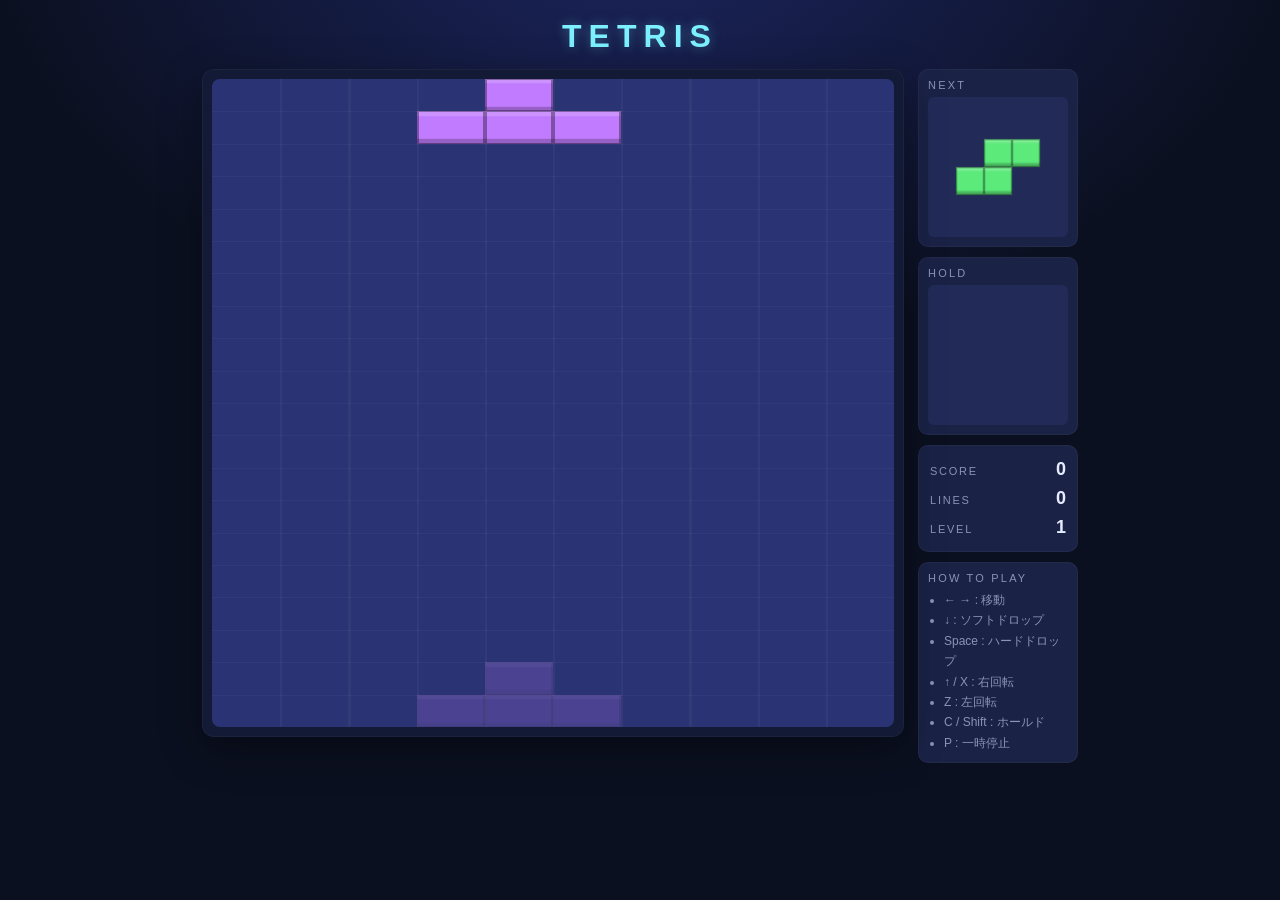
==== index.html @ b86e0d65 "Add Tetris game implementation HTML5 Canvas + Vanilla JavaScript implementation with: - 10x20 playfi" ====
<!DOCTYPE html>
<html lang="ja">
<head>
  <meta charset="UTF-8" />
  <meta name="viewport" content="width=device-width, initial-scale=1.0, user-scalable=no" />
  <meta name="theme-color" content="#0b1020" />
  <title>Tetris</title>
  <link rel="stylesheet" href="src/style.css" />
</head>
<body>
  <div class="app">
    <header class="topbar">
      <h1>TETRIS</h1>
    </header>

    <main class="stage">
      <section class="board-wrap">
        <canvas id="board" width="300" height="600" aria-label="tetris board"></canvas>
        <div id="overlay" class="overlay hidden">
          <div class="overlay-inner">
            <div id="overlayTitle" class="overlay-title">GAME OVER</div>
            <div id="overlaySub" class="overlay-sub">Press ENTER / タップで再スタート</div>
          </div>
        </div>
      </section>

      <aside class="side">
        <div class="panel">
          <div class="panel-title">NEXT</div>
          <canvas id="next" width="120" height="120"></canvas>
        </div>
        <div class="panel">
          <div class="panel-title">HOLD</div>
          <canvas id="hold" width="120" height="120"></canvas>
        </div>
        <div class="panel stats">
          <div class="row"><span>SCORE</span><span id="score">0</span></div>
          <div class="row"><span>LINES</span><span id="lines">0</span></div>
          <div class="row"><span>LEVEL</span><span id="level">1</span></div>
        </div>
        <div class="panel help">
          <div class="panel-title">HOW TO PLAY</div>
          <ul>
            <li>← → : 移動</li>
            <li>↓ : ソフトドロップ</li>
            <li>Space : ハードドロップ</li>
            <li>↑ / X : 右回転</li>
            <li>Z : 左回転</li>
            <li>C / Shift : ホールド</li>
            <li>P : 一時停止</li>
          </ul>
        </div>
      </aside>
    </main>

    <nav class="touchpad" aria-label="touch controls">
      <button class="tbtn" data-act="left">◀</button>
      <button class="tbtn" data-act="rotate">⟳</button>
      <button class="tbtn" data-act="right">▶</button>
      <button class="tbtn" data-act="hold">HOLD</button>
      <button class="tbtn" data-act="down">▼</button>
      <button class="tbtn drop" data-act="drop">DROP</button>
    </nav>
  </div>

  <script src="src/tetris.js"></script>
</body>
</html>
---- src/style.css ----
:root {
  --bg: #0b1020;
  --bg-2: #131a35;
  --panel: #1a2246;
  --panel-2: #222b58;
  --text: #e6ecff;
  --muted: #8b93b8;
  --accent: #7cf0ff;
  --grid: #1e2650;
  --grid-line: #2a3373;
}

* { box-sizing: border-box; }

html, body {
  margin: 0;
  padding: 0;
  background: radial-gradient(1200px 800px at 50% -10%, #1c2560 0%, var(--bg) 55%) fixed;
  color: var(--text);
  font-family: -apple-system, BlinkMacSystemFont, "Segoe UI", Roboto,
               "Helvetica Neue", Arial, "Noto Sans JP", sans-serif;
  -webkit-tap-highlight-color: transparent;
  user-select: none;
  min-height: 100dvh;
}

.app {
  max-width: 900px;
  margin: 0 auto;
  padding: 12px 12px 24px;
  display: flex;
  flex-direction: column;
  gap: 14px;
}

.topbar {
  display: flex;
  align-items: center;
  justify-content: center;
}
.topbar h1 {
  margin: 6px 0 0;
  font-size: clamp(22px, 4vw, 32px);
  letter-spacing: .22em;
  color: var(--accent);
  text-shadow: 0 0 12px rgba(124, 240, 255, .35);
}

.stage {
  display: grid;
  grid-template-columns: minmax(0, 1fr) 160px;
  gap: 14px;
  align-items: start;
}
@media (max-width: 640px) {
  .stage { grid-template-columns: minmax(0, 1fr) 120px; gap: 8px; }
}

.board-wrap {
  position: relative;
  background: var(--bg-2);
  border-radius: 12px;
  padding: 10px;
  box-shadow: 0 12px 40px rgba(0, 0, 0, .35), inset 0 0 0 1px rgba(255,255,255,.04);
  display: flex;
  justify-content: center;
}
#board {
  width: 100%;
  height: auto;
  max-height: 72dvh;
  aspect-ratio: 1 / 2;
  display: block;
  background: var(--grid);
  border-radius: 8px;
  image-rendering: pixelated;
}

.overlay {
  position: absolute;
  inset: 10px;
  background: rgba(6, 10, 30, .75);
  backdrop-filter: blur(4px);
  border-radius: 8px;
  display: flex;
  align-items: center;
  justify-content: center;
  z-index: 2;
}
.overlay.hidden { display: none; }
.overlay-inner { text-align: center; padding: 20px; }
.overlay-title {
  font-size: clamp(24px, 5vw, 40px);
  letter-spacing: .18em;
  color: var(--accent);
  margin-bottom: 8px;
  text-shadow: 0 0 12px rgba(124, 240, 255, .4);
}
.overlay-sub { color: var(--muted); font-size: 14px; }

.side { display: flex; flex-direction: column; gap: 10px; }
.panel {
  background: var(--panel);
  border-radius: 10px;
  padding: 10px;
  box-shadow: inset 0 0 0 1px rgba(255,255,255,.04);
}
.panel-title {
  font-size: 11px;
  letter-spacing: .2em;
  color: var(--muted);
  margin-bottom: 6px;
}
#next, #hold {
  width: 100%;
  height: auto;
  aspect-ratio: 1 / 1;
  display: block;
  background: var(--panel-2);
  border-radius: 6px;
}
.stats .row {
  display: flex;
  justify-content: space-between;
  align-items: baseline;
  padding: 4px 2px;
  font-variant-numeric: tabular-nums;
}
.stats .row span:first-child {
  color: var(--muted);
  font-size: 11px;
  letter-spacing: .16em;
}
.stats .row span:last-child { font-size: 18px; font-weight: 700; }

.help ul {
  margin: 0;
  padding-left: 16px;
  color: var(--muted);
  font-size: 12px;
  line-height: 1.7;
}
@media (max-width: 640px) {
  .help { display: none; }
}

.touchpad {
  display: none;
  grid-template-columns: repeat(3, 1fr);
  gap: 8px;
}
.tbtn {
  appearance: none;
  border: 0;
  color: var(--text);
  background: var(--panel);
  padding: 14px 0;
  font-size: 18px;
  border-radius: 10px;
  box-shadow: inset 0 0 0 1px rgba(255,255,255,.04);
  cursor: pointer;
  touch-action: manipulation;
}
.tbtn:active { background: var(--panel-2); transform: translateY(1px); }
.tbtn.drop { grid-column: span 3; background: linear-gradient(180deg, #2a3aa8, #1b2478); }

@media (hover: none) and (pointer: coarse) {
  .touchpad { display: grid; }
}
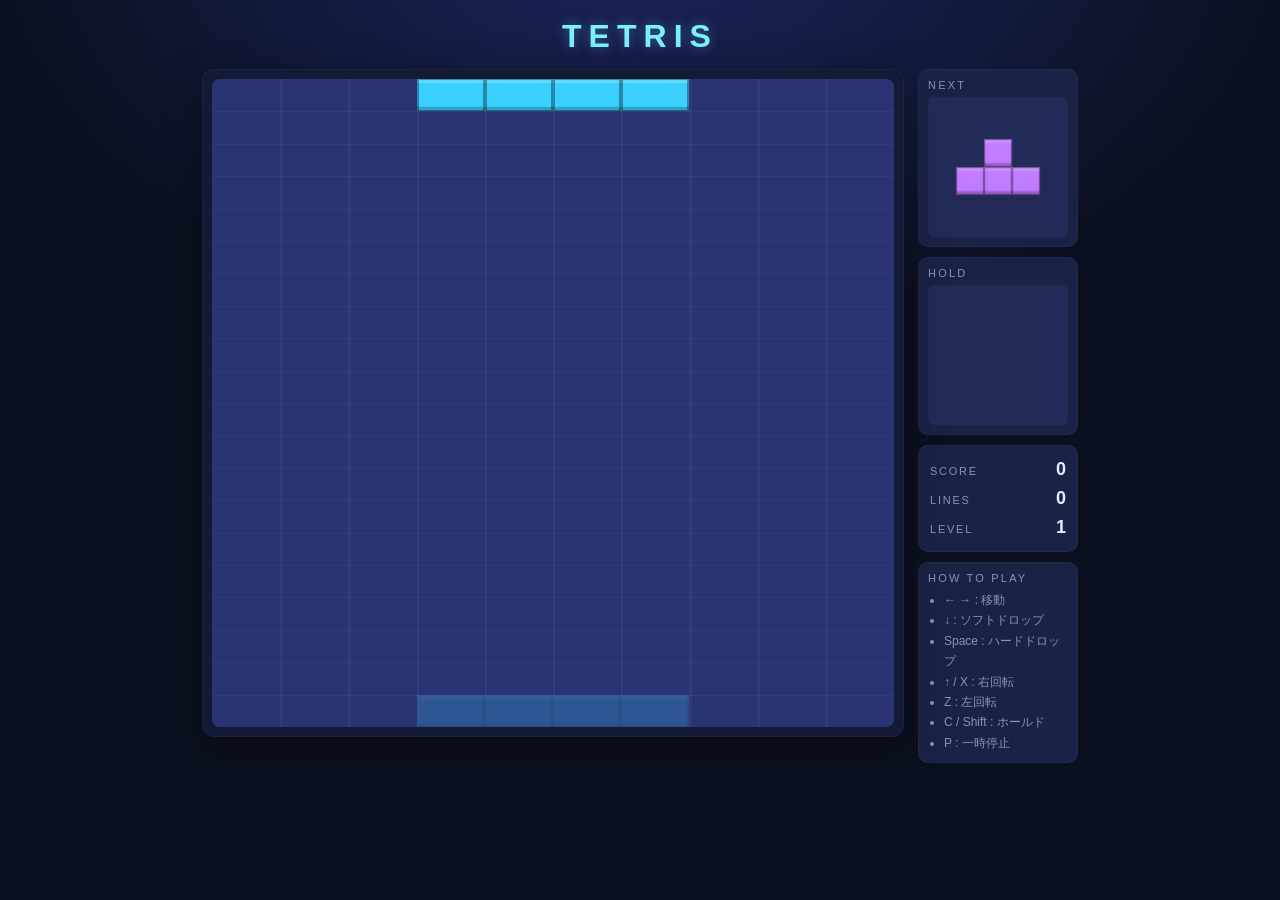
==== commit a66b04e2: "Add inline SVG favicon to avoid 404 noise Co-Authored-By: Claude Opus 4.7 <noreply@anthropic.com> Cl" ====
--- a/index.html
+++ b/index.html
@@ -5,6 +5,7 @@
   <meta name="viewport" content="width=device-width, initial-scale=1.0, user-scalable=no" />
   <meta name="theme-color" content="#0b1020" />
   <title>Tetris</title>
+  <link rel="icon" href="data:image/svg+xml,%3Csvg xmlns='http://www.w3.org/2000/svg' viewBox='0 0 32 32'%3E%3Crect width='32' height='32' rx='6' fill='%230b1020'/%3E%3Cg fill='%237cf0ff'%3E%3Crect x='6' y='6' width='8' height='8'/%3E%3Crect x='14' y='6' width='8' height='8'/%3E%3Crect x='14' y='14' width='8' height='8'/%3E%3Crect x='14' y='22' width='8' height='4'/%3E%3C/g%3E%3C/svg%3E" />
   <link rel="stylesheet" href="src/style.css" />
 </head>
 <body>
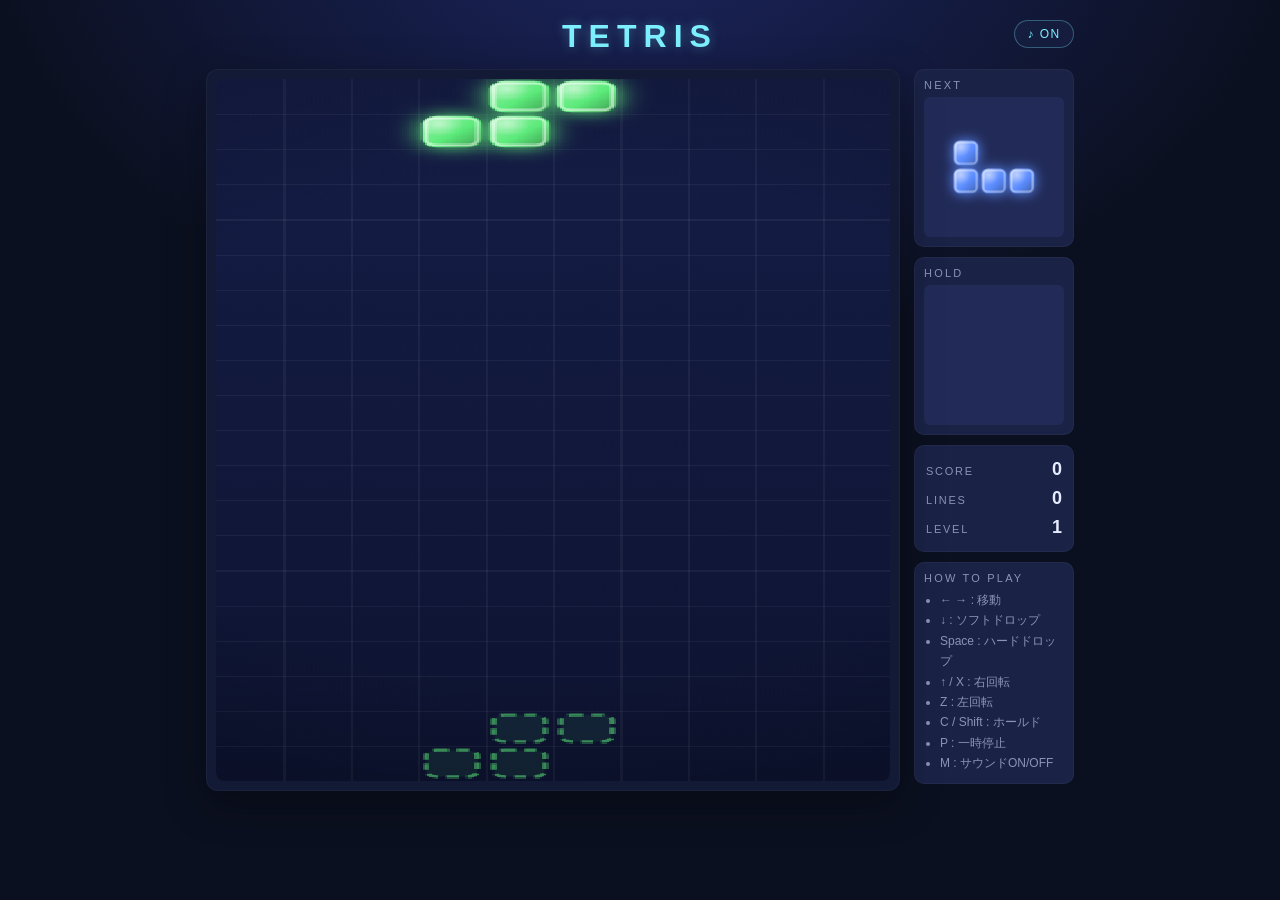
==== commit f51deec5: "Add procedural sound FX and responsive layout Sound (Web Audio API, no assets): - Distinct tones for" ====
--- a/index.html
+++ b/index.html
@@ -12,6 +12,7 @@
   <div class="app">
     <header class="topbar">
       <h1>TETRIS</h1>
+      <button id="soundBtn" class="sound-btn" type="button" aria-pressed="false" title="M でサウンド切替">♪ ON</button>
     </header>
 
     <main class="stage">
@@ -49,6 +50,7 @@
             <li>Z : 左回転</li>
             <li>C / Shift : ホールド</li>
             <li>P : 一時停止</li>
+            <li>M : サウンドON/OFF</li>
           </ul>
         </div>
       </aside>
--- a/src/style.css
+++ b/src/style.css
@@ -7,7 +7,6 @@
   --muted: #8b93b8;
   --accent: #7cf0ff;
   --grid: #1e2650;
-  --grid-line: #2a3373;
 }
 
 * { box-sizing: border-box; }
@@ -22,38 +21,56 @@
   -webkit-tap-highlight-color: transparent;
   user-select: none;
   min-height: 100dvh;
+  overflow-x: hidden;
 }
 
 .app {
   max-width: 900px;
   margin: 0 auto;
-  padding: 12px 12px 24px;
+  padding: 12px clamp(8px, 2vw, 16px) 24px;
   display: flex;
   flex-direction: column;
   gap: 14px;
 }
 
 .topbar {
+  position: relative;
   display: flex;
   align-items: center;
   justify-content: center;
+  min-height: 36px;
 }
 .topbar h1 {
   margin: 6px 0 0;
-  font-size: clamp(22px, 4vw, 32px);
+  font-size: clamp(20px, 4vw, 32px);
   letter-spacing: .22em;
   color: var(--accent);
   text-shadow: 0 0 12px rgba(124, 240, 255, .35);
 }
+.sound-btn {
+  position: absolute;
+  right: 0; top: 50%;
+  transform: translateY(-50%);
+  appearance: none;
+  border: 1px solid rgba(124, 240, 255, .3);
+  background: rgba(26, 34, 70, .6);
+  color: var(--accent);
+  padding: 6px 10px;
+  font-size: 12px;
+  letter-spacing: .12em;
+  border-radius: 999px;
+  cursor: pointer;
+  min-width: 60px;
+  font-family: inherit;
+}
+.sound-btn:hover, .sound-btn:focus-visible { background: rgba(26, 34, 70, .9); outline: none; }
+.sound-btn[aria-pressed="true"] { color: var(--muted); border-color: rgba(139, 147, 184, .3); }
 
 .stage {
   display: grid;
   grid-template-columns: minmax(0, 1fr) 160px;
   gap: 14px;
   align-items: start;
-}
-@media (max-width: 640px) {
-  .stage { grid-template-columns: minmax(0, 1fr) 120px; gap: 8px; }
 }
 
 .board-wrap {
@@ -68,7 +85,7 @@
 #board {
   width: 100%;
   height: auto;
-  max-height: 72dvh;
+  max-height: 78dvh;
   aspect-ratio: 1 / 2;
   display: block;
   background: var(--grid);
@@ -98,12 +115,13 @@
 }
 .overlay-sub { color: var(--muted); font-size: 14px; }
 
-.side { display: flex; flex-direction: column; gap: 10px; }
+.side { display: flex; flex-direction: column; gap: 10px; min-width: 0; }
 .panel {
   background: var(--panel);
   border-radius: 10px;
   padding: 10px;
   box-shadow: inset 0 0 0 1px rgba(255,255,255,.04);
+  min-width: 0;
 }
 .panel-title {
   font-size: 11px;
@@ -139,9 +157,6 @@
   color: var(--muted);
   font-size: 12px;
   line-height: 1.7;
-}
-@media (max-width: 640px) {
-  .help { display: none; }
 }
 
 .touchpad {
@@ -160,10 +175,53 @@
   box-shadow: inset 0 0 0 1px rgba(255,255,255,.04);
   cursor: pointer;
   touch-action: manipulation;
+  font-family: inherit;
 }
 .tbtn:active { background: var(--panel-2); transform: translateY(1px); }
 .tbtn.drop { grid-column: span 3; background: linear-gradient(180deg, #2a3aa8, #1b2478); }
 
+/* Tablets / small landscape */
+@media (max-width: 720px) {
+  .stage { grid-template-columns: minmax(0, 1fr) 132px; gap: 10px; }
+  .help { display: none; }
+}
+
+/* Phones (portrait) — stack panels under the board */
+@media (max-width: 520px) {
+  .app { gap: 10px; padding-top: 10px; }
+  .stage {
+    grid-template-columns: minmax(0, 1fr);
+    grid-template-rows: auto auto;
+  }
+  #board { max-height: 62dvh; }
+  .side {
+    display: grid;
+    grid-template-columns: 1fr 1fr 1.2fr;
+    gap: 8px;
+  }
+  .panel { padding: 8px; }
+  #next, #hold { max-height: 96px; }
+  .stats .row { padding: 2px 2px; }
+  .stats .row span:last-child { font-size: 16px; }
+}
+
+/* Very small */
+@media (max-width: 360px) {
+  .side { grid-template-columns: 1fr 1fr; }
+  .side .stats { grid-column: span 2; }
+}
+
+/* Landscape phone: keep side panel on the right, shrink board height */
+@media (max-height: 520px) and (orientation: landscape) {
+  .app { padding: 8px 12px; gap: 8px; }
+  .stage { grid-template-columns: minmax(0, 1fr) 140px; grid-template-rows: 1fr; }
+  #board { max-height: 92dvh; }
+  .help { display: none; }
+  .touchpad { grid-column: span 2; grid-template-columns: repeat(6, 1fr); }
+  .tbtn.drop { grid-column: span 1; }
+}
+
+/* Touch devices — always show touchpad */
 @media (hover: none) and (pointer: coarse) {
   .touchpad { display: grid; }
 }
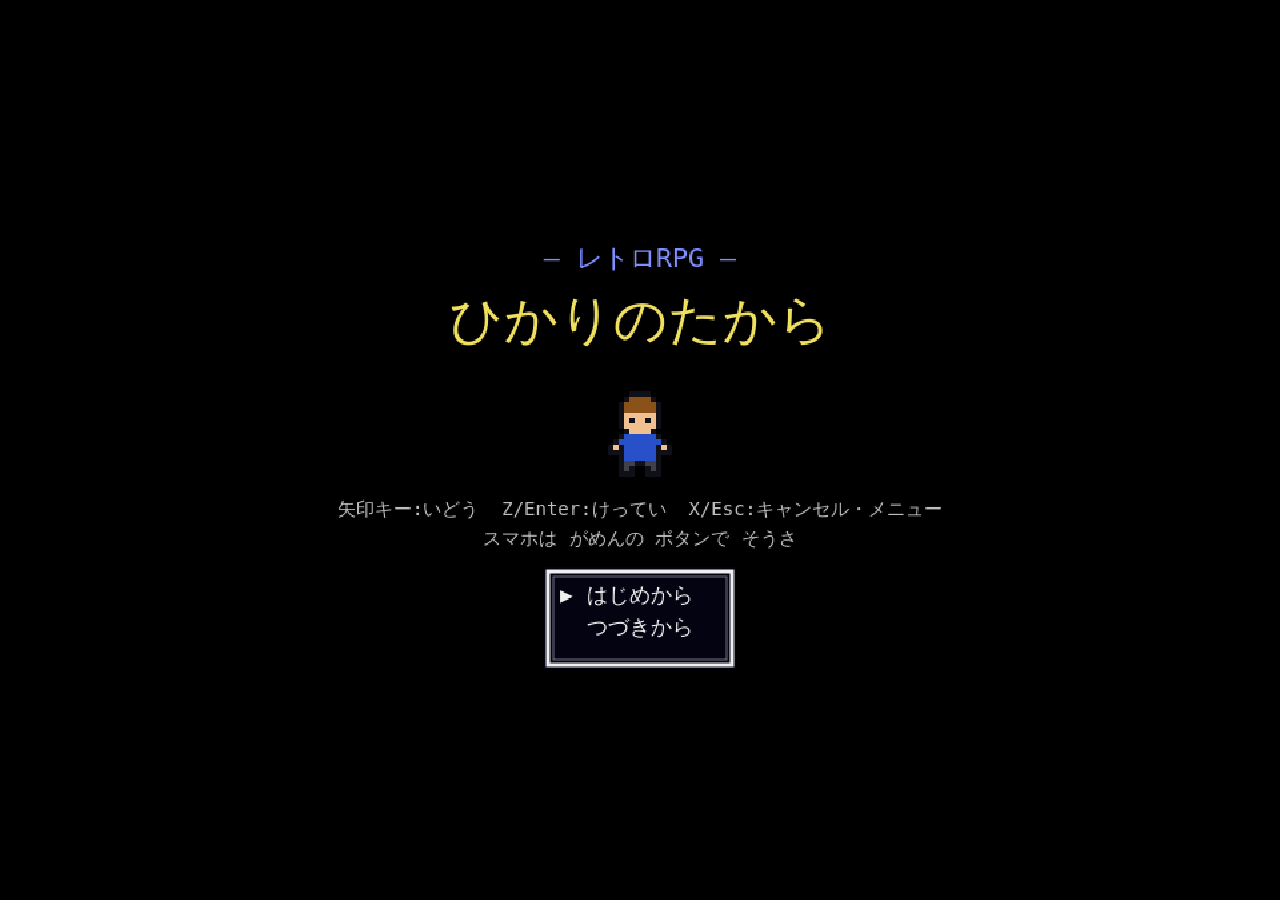
==== commit ed8e7c18: "Add browser-based Dragon Quest-style turn-based RPG "Hikari no Takara" HTML5 Canvas + Vanilla JS, no" ====
--- a/index.html
+++ b/index.html
@@ -1,71 +1,76 @@
 <!DOCTYPE html>
 <html lang="ja">
 <head>
-  <meta charset="UTF-8" />
-  <meta name="viewport" content="width=device-width, initial-scale=1.0, user-scalable=no" />
-  <meta name="theme-color" content="#0b1020" />
-  <title>Tetris</title>
-  <link rel="icon" href="data:image/svg+xml,%3Csvg xmlns='http://www.w3.org/2000/svg' viewBox='0 0 32 32'%3E%3Crect width='32' height='32' rx='6' fill='%230b1020'/%3E%3Cg fill='%237cf0ff'%3E%3Crect x='6' y='6' width='8' height='8'/%3E%3Crect x='14' y='6' width='8' height='8'/%3E%3Crect x='14' y='14' width='8' height='8'/%3E%3Crect x='14' y='22' width='8' height='4'/%3E%3C/g%3E%3C/svg%3E" />
-  <link rel="stylesheet" href="src/style.css" />
+<meta charset="UTF-8">
+<meta name="viewport" content="width=device-width, initial-scale=1.0, user-scalable=no">
+<title>ひかりのたから - レトロRPG</title>
+<style>
+  html,body{
+    margin:0; padding:0; background:#000; color:#fff;
+    font-family:'MS Gothic','Hiragino Kaku Gothic ProN',monospace;
+    -webkit-user-select:none; user-select:none;
+    touch-action:manipulation;
+  }
+  #wrap{
+    display:flex; flex-direction:column; align-items:center;
+    min-height:100vh; justify-content:center; gap:8px;
+  }
+  canvas{
+    background:#000;
+    image-rendering:pixelated;
+    image-rendering:crisp-edges;
+    width:min(100vw, 640px);
+    max-height:80vh;
+    aspect-ratio:480/448;
+    outline:none;
+  }
+  /* ---- タッチ操作パッド ---- */
+  #pad{
+    display:none;
+    width:min(100vw,640px);
+    justify-content:space-between; align-items:center;
+    padding:4px 12px 16px; box-sizing:border-box;
+  }
+  body.touch #pad{ display:flex; }
+  #dpad{
+    display:grid;
+    grid-template-columns:56px 56px 56px;
+    grid-template-rows:56px 56px 56px;
+  }
+  #pad button{
+    background:#222; color:#eee; border:2px solid #777; border-radius:8px;
+    font-size:20px; font-family:inherit;
+    touch-action:none;
+  }
+  #pad button:active{ background:#555; }
+  #dpad .sp{ visibility:hidden; }
+  #ab{ display:flex; gap:16px; }
+  #ab button{ width:64px; height:64px; border-radius:50%; font-size:22px; }
+</style>
 </head>
 <body>
-  <div class="app">
-    <header class="topbar">
-      <h1>TETRIS</h1>
-      <button id="soundBtn" class="sound-btn" type="button" aria-pressed="false" title="M でサウンド切替">♪ ON</button>
-    </header>
-
-    <main class="stage">
-      <section class="board-wrap">
-        <canvas id="board" width="300" height="600" aria-label="tetris board"></canvas>
-        <div id="overlay" class="overlay hidden">
-          <div class="overlay-inner">
-            <div id="overlayTitle" class="overlay-title">GAME OVER</div>
-            <div id="overlaySub" class="overlay-sub">Press ENTER / タップで再スタート</div>
-          </div>
-        </div>
-      </section>
-
-      <aside class="side">
-        <div class="panel">
-          <div class="panel-title">NEXT</div>
-          <canvas id="next" width="120" height="120"></canvas>
-        </div>
-        <div class="panel">
-          <div class="panel-title">HOLD</div>
-          <canvas id="hold" width="120" height="120"></canvas>
-        </div>
-        <div class="panel stats">
-          <div class="row"><span>SCORE</span><span id="score">0</span></div>
-          <div class="row"><span>LINES</span><span id="lines">0</span></div>
-          <div class="row"><span>LEVEL</span><span id="level">1</span></div>
-        </div>
-        <div class="panel help">
-          <div class="panel-title">HOW TO PLAY</div>
-          <ul>
-            <li>← → : 移動</li>
-            <li>↓ : ソフトドロップ</li>
-            <li>Space : ハードドロップ</li>
-            <li>↑ / X : 右回転</li>
-            <li>Z : 左回転</li>
-            <li>C / Shift : ホールド</li>
-            <li>P : 一時停止</li>
-            <li>M : サウンドON/OFF</li>
-          </ul>
-        </div>
-      </aside>
-    </main>
-
-    <nav class="touchpad" aria-label="touch controls">
-      <button class="tbtn" data-act="left">◀</button>
-      <button class="tbtn" data-act="rotate">⟳</button>
-      <button class="tbtn" data-act="right">▶</button>
-      <button class="tbtn" data-act="hold">HOLD</button>
-      <button class="tbtn" data-act="down">▼</button>
-      <button class="tbtn drop" data-act="drop">DROP</button>
-    </nav>
+<div id="wrap">
+  <canvas id="screen" width="480" height="448"></canvas>
+  <div id="pad">
+    <div id="dpad">
+      <button class="sp"></button><button data-b="up">▲</button><button class="sp"></button>
+      <button data-b="left">◀</button><button class="sp"></button><button data-b="right">▶</button>
+      <button class="sp"></button><button data-b="down">▼</button><button class="sp"></button>
+    </div>
+    <div id="ab">
+      <button data-b="b">B</button>
+      <button data-b="a">A</button>
+    </div>
   </div>
-
-  <script src="src/tetris.js"></script>
+</div>
+<script src="src/data/database.js"></script>
+<script src="src/data/maps.js"></script>
+<script src="src/sprites.js"></script>
+<script src="src/input.js"></script>
+<script src="src/ui.js"></script>
+<script src="src/state.js"></script>
+<script src="src/battle.js"></script>
+<script src="src/game.js"></script>
+<script src="src/main.js"></script>
 </body>
 </html>
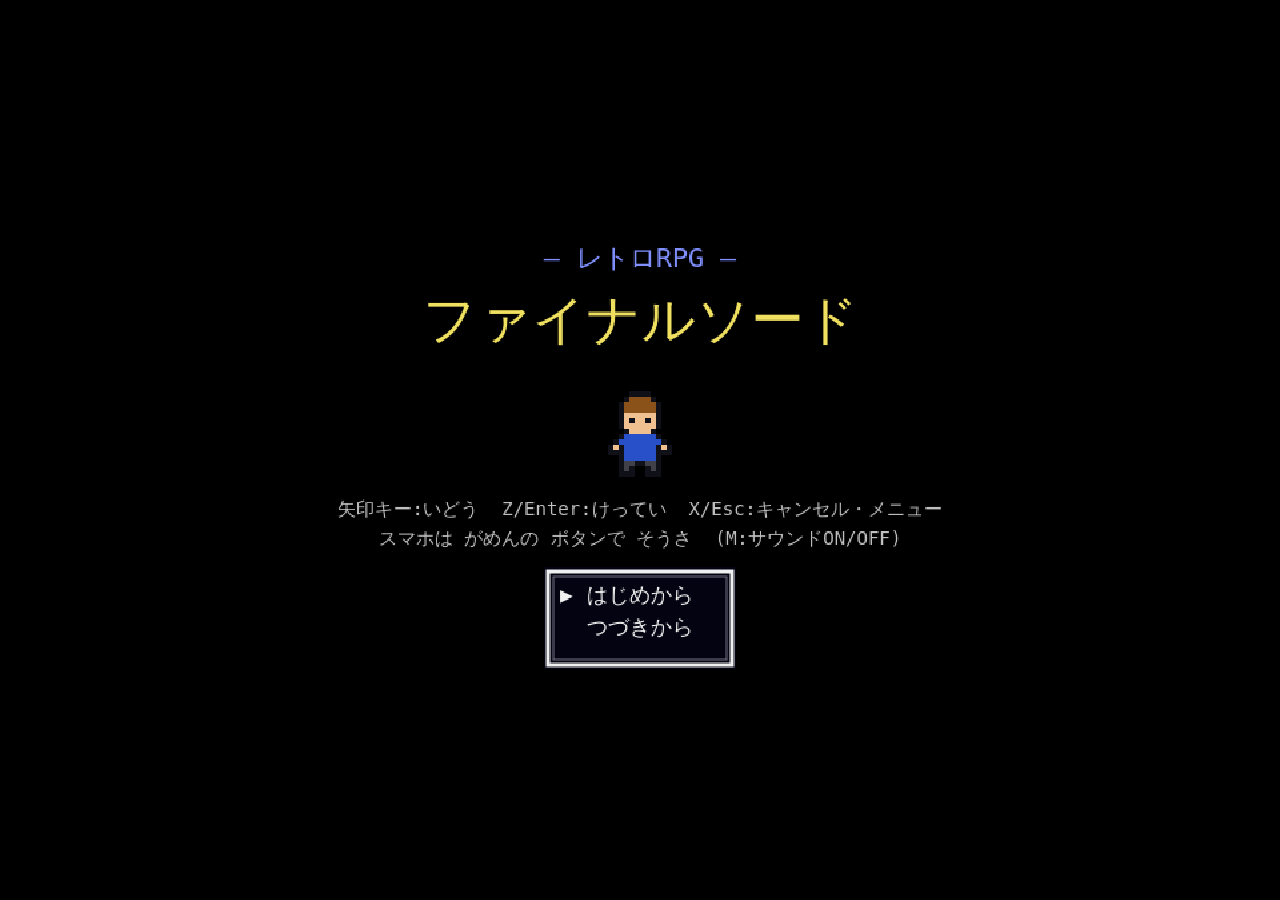
==== commit da8596a7: "Add chiptune BGM, battle SFX, level-up fanfare; rename title to Final Sword - New src/audio.js: Web " ====
--- a/index.html
+++ b/index.html
@@ -3,7 +3,7 @@
 <head>
 <meta charset="UTF-8">
 <meta name="viewport" content="width=device-width, initial-scale=1.0, user-scalable=no">
-<title>ひかりのたから - レトロRPG</title>
+<title>ファイナルソード - レトロRPG</title>
 <style>
   html,body{
     margin:0; padding:0; background:#000; color:#fff;
@@ -66,6 +66,7 @@
 <script src="src/data/database.js"></script>
 <script src="src/data/maps.js"></script>
 <script src="src/sprites.js"></script>
+<script src="src/audio.js"></script>
 <script src="src/input.js"></script>
 <script src="src/ui.js"></script>
 <script src="src/state.js"></script>
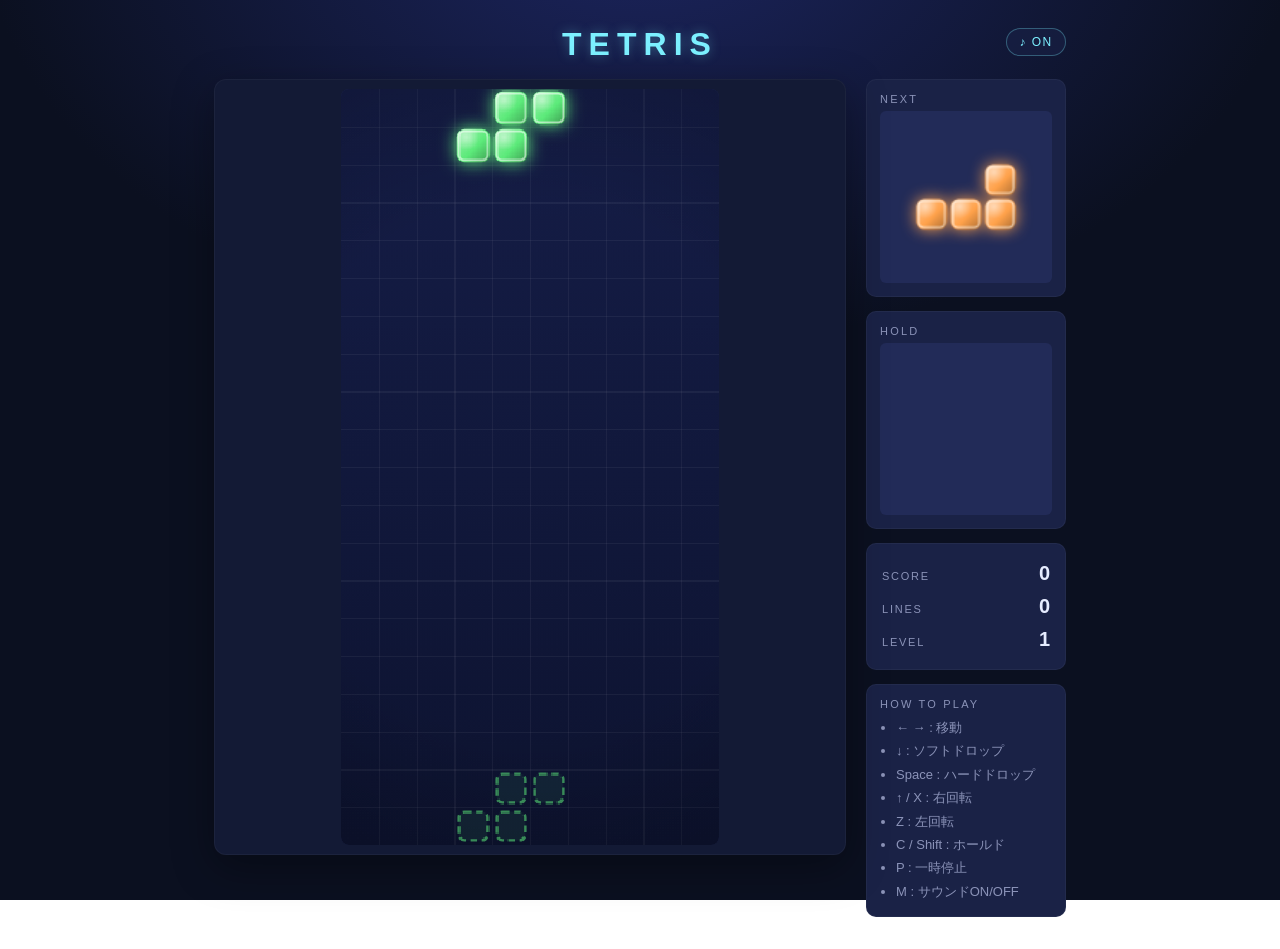
==== commit 944f4078: "Merge db89d8491819bba66a8bd6b3c6c968f83d2c9af9 into fc8730d636224f673c993b0bfe55d0fe161d6195" ====
--- a/index.html
+++ b/index.html
@@ -1,77 +1,71 @@
 <!DOCTYPE html>
 <html lang="ja">
 <head>
-<meta charset="UTF-8">
-<meta name="viewport" content="width=device-width, initial-scale=1.0, user-scalable=no">
-<title>ファイナルソード - レトロRPG</title>
-<style>
-  html,body{
-    margin:0; padding:0; background:#000; color:#fff;
-    font-family:'MS Gothic','Hiragino Kaku Gothic ProN',monospace;
-    -webkit-user-select:none; user-select:none;
-    touch-action:manipulation;
-  }
-  #wrap{
-    display:flex; flex-direction:column; align-items:center;
-    min-height:100vh; justify-content:center; gap:8px;
-  }
-  canvas{
-    background:#000;
-    image-rendering:pixelated;
-    image-rendering:crisp-edges;
-    width:min(100vw, 640px);
-    max-height:80vh;
-    aspect-ratio:480/448;
-    outline:none;
-  }
-  /* ---- タッチ操作パッド ---- */
-  #pad{
-    display:none;
-    width:min(100vw,640px);
-    justify-content:space-between; align-items:center;
-    padding:4px 12px 16px; box-sizing:border-box;
-  }
-  body.touch #pad{ display:flex; }
-  #dpad{
-    display:grid;
-    grid-template-columns:56px 56px 56px;
-    grid-template-rows:56px 56px 56px;
-  }
-  #pad button{
-    background:#222; color:#eee; border:2px solid #777; border-radius:8px;
-    font-size:20px; font-family:inherit;
-    touch-action:none;
-  }
-  #pad button:active{ background:#555; }
-  #dpad .sp{ visibility:hidden; }
-  #ab{ display:flex; gap:16px; }
-  #ab button{ width:64px; height:64px; border-radius:50%; font-size:22px; }
-</style>
+  <meta charset="UTF-8" />
+  <meta name="viewport" content="width=device-width, initial-scale=1.0, user-scalable=no" />
+  <meta name="theme-color" content="#0b1020" />
+  <title>Tetris</title>
+  <link rel="icon" href="data:image/svg+xml,%3Csvg xmlns='http://www.w3.org/2000/svg' viewBox='0 0 32 32'%3E%3Crect width='32' height='32' rx='6' fill='%230b1020'/%3E%3Cg fill='%237cf0ff'%3E%3Crect x='6' y='6' width='8' height='8'/%3E%3Crect x='14' y='6' width='8' height='8'/%3E%3Crect x='14' y='14' width='8' height='8'/%3E%3Crect x='14' y='22' width='8' height='4'/%3E%3C/g%3E%3C/svg%3E" />
+  <link rel="stylesheet" href="src/style.css" />
 </head>
 <body>
-<div id="wrap">
-  <canvas id="screen" width="480" height="448"></canvas>
-  <div id="pad">
-    <div id="dpad">
-      <button class="sp"></button><button data-b="up">▲</button><button class="sp"></button>
-      <button data-b="left">◀</button><button class="sp"></button><button data-b="right">▶</button>
-      <button class="sp"></button><button data-b="down">▼</button><button class="sp"></button>
-    </div>
-    <div id="ab">
-      <button data-b="b">B</button>
-      <button data-b="a">A</button>
-    </div>
+  <div class="app">
+    <header class="topbar">
+      <h1>TETRIS</h1>
+      <button id="soundBtn" class="sound-btn" type="button" aria-pressed="false" title="M でサウンド切替">♪ ON</button>
+    </header>
+
+    <main class="stage">
+      <section class="board-wrap">
+        <canvas id="board" width="300" height="600" aria-label="tetris board"></canvas>
+        <div id="overlay" class="overlay hidden">
+          <div class="overlay-inner">
+            <div id="overlayTitle" class="overlay-title">GAME OVER</div>
+            <div id="overlaySub" class="overlay-sub">Press ENTER / タップで再スタート</div>
+          </div>
+        </div>
+      </section>
+
+      <aside class="side">
+        <div class="panel">
+          <div class="panel-title">NEXT</div>
+          <canvas id="next" width="120" height="120"></canvas>
+        </div>
+        <div class="panel">
+          <div class="panel-title">HOLD</div>
+          <canvas id="hold" width="120" height="120"></canvas>
+        </div>
+        <div class="panel stats">
+          <div class="row"><span>SCORE</span><span id="score">0</span></div>
+          <div class="row"><span>LINES</span><span id="lines">0</span></div>
+          <div class="row"><span>LEVEL</span><span id="level">1</span></div>
+        </div>
+        <div class="panel help">
+          <div class="panel-title">HOW TO PLAY</div>
+          <ul>
+            <li>← → : 移動</li>
+            <li>↓ : ソフトドロップ</li>
+            <li>Space : ハードドロップ</li>
+            <li>↑ / X : 右回転</li>
+            <li>Z : 左回転</li>
+            <li>C / Shift : ホールド</li>
+            <li>P : 一時停止</li>
+            <li>M : サウンドON/OFF</li>
+          </ul>
+        </div>
+      </aside>
+    </main>
+
+    <nav class="touchpad" aria-label="touch controls">
+      <button class="tbtn" data-act="left">◀</button>
+      <button class="tbtn" data-act="rotate">⟳</button>
+      <button class="tbtn" data-act="right">▶</button>
+      <button class="tbtn" data-act="hold">HOLD</button>
+      <button class="tbtn" data-act="down">▼</button>
+      <button class="tbtn drop" data-act="drop">DROP</button>
+    </nav>
   </div>
-</div>
-<script src="src/data/database.js"></script>
-<script src="src/data/maps.js"></script>
-<script src="src/sprites.js"></script>
-<script src="src/audio.js"></script>
-<script src="src/input.js"></script>
-<script src="src/ui.js"></script>
-<script src="src/state.js"></script>
-<script src="src/battle.js"></script>
-<script src="src/game.js"></script>
-<script src="src/main.js"></script>
+
+  <script src="src/tetris.js"></script>
 </body>
 </html>
--- a/src/style.css
+++ b/src/style.css
@@ -0,0 +1,245 @@
+:root {
+  --bg: #0b1020;
+  --bg-2: #131a35;
+  --panel: #1a2246;
+  --panel-2: #222b58;
+  --text: #e6ecff;
+  --muted: #8b93b8;
+  --accent: #7cf0ff;
+  --grid: #1e2650;
+}
+
+* { box-sizing: border-box; }
+
+html, body {
+  margin: 0;
+  padding: 0;
+  background: radial-gradient(1200px 800px at 50% -10%, #1c2560 0%, var(--bg) 55%) fixed;
+  color: var(--text);
+  font-family: -apple-system, BlinkMacSystemFont, "Segoe UI", Roboto,
+               "Helvetica Neue", Arial, "Noto Sans JP", sans-serif;
+  -webkit-tap-highlight-color: transparent;
+  user-select: none;
+  min-height: 100dvh;
+  overflow-x: hidden;
+}
+
+/* App is always a phone-shaped frame, centered on any screen size */
+.app {
+  max-width: 430px;
+  margin: 0 auto;
+  padding: 12px 10px 20px;
+  display: flex;
+  flex-direction: column;
+  gap: 10px;
+}
+
+.topbar {
+  position: relative;
+  display: flex;
+  align-items: center;
+  justify-content: center;
+  min-height: 36px;
+}
+.topbar h1 {
+  margin: 6px 0 0;
+  font-size: clamp(20px, 6vw, 28px);
+  letter-spacing: .22em;
+  color: var(--accent);
+  text-shadow: 0 0 12px rgba(124, 240, 255, .35);
+}
+.sound-btn {
+  position: absolute;
+  right: 0; top: 50%;
+  transform: translateY(-50%);
+  appearance: none;
+  border: 1px solid rgba(124, 240, 255, .3);
+  background: rgba(26, 34, 70, .6);
+  color: var(--accent);
+  padding: 6px 10px;
+  font-size: 12px;
+  letter-spacing: .12em;
+  border-radius: 999px;
+  cursor: pointer;
+  min-width: 60px;
+  font-family: inherit;
+}
+.sound-btn:hover, .sound-btn:focus-visible { background: rgba(26, 34, 70, .9); outline: none; }
+.sound-btn[aria-pressed="true"] { color: var(--muted); border-color: rgba(139, 147, 184, .3); }
+
+/* Board on top, side info stacked below — the phone layout, always on */
+.stage {
+  display: grid;
+  grid-template-columns: 1fr;
+  grid-template-rows: auto auto;
+  gap: 10px;
+}
+
+.board-wrap {
+  position: relative;
+  background: var(--bg-2);
+  border-radius: 12px;
+  padding: 10px;
+  box-shadow: 0 12px 40px rgba(0, 0, 0, .35), inset 0 0 0 1px rgba(255,255,255,.04);
+  display: flex;
+  justify-content: center;
+}
+#board {
+  width: 100%;
+  max-width: 33dvh; /* keeps height (2x width) from exceeding 66dvh, so cells stay square */
+  height: auto;
+  aspect-ratio: 1 / 2;
+  display: block;
+  background: var(--grid);
+  border-radius: 8px;
+  image-rendering: pixelated;
+}
+
+.overlay {
+  position: absolute;
+  inset: 10px;
+  background: rgba(6, 10, 30, .75);
+  backdrop-filter: blur(4px);
+  border-radius: 8px;
+  display: flex;
+  align-items: center;
+  justify-content: center;
+  z-index: 2;
+}
+.overlay.hidden { display: none; }
+.overlay-inner { text-align: center; padding: 20px; }
+.overlay-title {
+  font-size: clamp(24px, 7vw, 36px);
+  letter-spacing: .18em;
+  color: var(--accent);
+  margin-bottom: 8px;
+  text-shadow: 0 0 12px rgba(124, 240, 255, .4);
+}
+.overlay-sub { color: var(--muted); font-size: 14px; }
+
+.side {
+  display: grid;
+  grid-template-columns: 1fr 1fr 1.2fr;
+  gap: 8px;
+  min-width: 0;
+}
+.panel {
+  background: var(--panel);
+  border-radius: 10px;
+  padding: 8px;
+  box-shadow: inset 0 0 0 1px rgba(255,255,255,.04);
+  min-width: 0;
+}
+.panel-title {
+  font-size: 11px;
+  letter-spacing: .2em;
+  color: var(--muted);
+  margin-bottom: 6px;
+}
+#next, #hold {
+  width: 100%;
+  height: auto;
+  max-height: 100px;
+  aspect-ratio: 1 / 1;
+  display: block;
+  background: var(--panel-2);
+  border-radius: 6px;
+}
+.stats .row {
+  display: flex;
+  justify-content: space-between;
+  align-items: baseline;
+  padding: 2px 2px;
+  font-variant-numeric: tabular-nums;
+}
+.stats .row span:first-child {
+  color: var(--muted);
+  font-size: 11px;
+  letter-spacing: .16em;
+}
+.stats .row span:last-child { font-size: 16px; font-weight: 700; }
+
+.help {
+  grid-column: 1 / -1;
+}
+.help ul {
+  margin: 0;
+  padding-left: 16px;
+  color: var(--muted);
+  font-size: 12px;
+  line-height: 1.6;
+  columns: 2;
+  column-gap: 16px;
+}
+
+.touchpad {
+  display: none;
+  grid-template-columns: repeat(3, 1fr);
+  gap: 8px;
+}
+.tbtn {
+  appearance: none;
+  border: 0;
+  color: var(--text);
+  background: var(--panel);
+  padding: 14px 0;
+  font-size: 18px;
+  border-radius: 10px;
+  box-shadow: inset 0 0 0 1px rgba(255,255,255,.04);
+  cursor: pointer;
+  touch-action: manipulation;
+  font-family: inherit;
+}
+.tbtn:active { background: var(--panel-2); transform: translateY(1px); }
+.tbtn.drop { grid-column: span 3; background: linear-gradient(180deg, #2a3aa8, #1b2478); }
+
+/* Very small phones */
+@media (max-width: 360px) {
+  .side { grid-template-columns: 1fr 1fr; }
+  .side .stats { grid-column: span 2; }
+  .help ul { columns: 1; }
+}
+
+/* PC / wide screens — spacious side-by-side layout, board left + panel column right */
+@media (min-width: 760px) {
+  .app { max-width: 900px; padding: 20px clamp(12px, 2vw, 24px) 32px; gap: 16px; }
+
+  .topbar h1 { font-size: clamp(24px, 4vw, 32px); }
+
+  .stage {
+    grid-template-columns: minmax(0, 1fr) 200px;
+    grid-template-rows: 1fr;
+    align-items: start;
+    gap: 20px;
+  }
+
+  #board { max-width: 42dvh; } /* keeps height (2x width) <= 84dvh, cells stay square */
+
+  .side {
+    display: flex;
+    flex-direction: column;
+    gap: 14px;
+  }
+  .panel { padding: 14px; }
+  #next, #hold { max-height: none; }
+  .stats .row { padding: 5px 2px; }
+  .stats .row span:last-child { font-size: 20px; }
+
+  .help ul { columns: 1; font-size: 13px; line-height: 1.8; }
+}
+
+/* Landscape phone: widen the frame, put info to the right of the board */
+@media (max-height: 520px) and (orientation: landscape) {
+  .app { max-width: 640px; padding: 8px 12px; gap: 8px; }
+  .stage { grid-template-columns: minmax(0, 1fr) 140px; grid-template-rows: 1fr; }
+  #board { max-width: 46dvh; }
+  .side { grid-template-columns: 1fr; }
+  .help { display: none; }
+  .touchpad { grid-column: span 2; grid-template-columns: repeat(6, 1fr); }
+  .tbtn.drop { grid-column: span 1; }
+}
+
+/* Touch devices — always show touchpad */
+@media (hover: none) and (pointer: coarse) {
+  .touchpad { display: grid; }
+}
